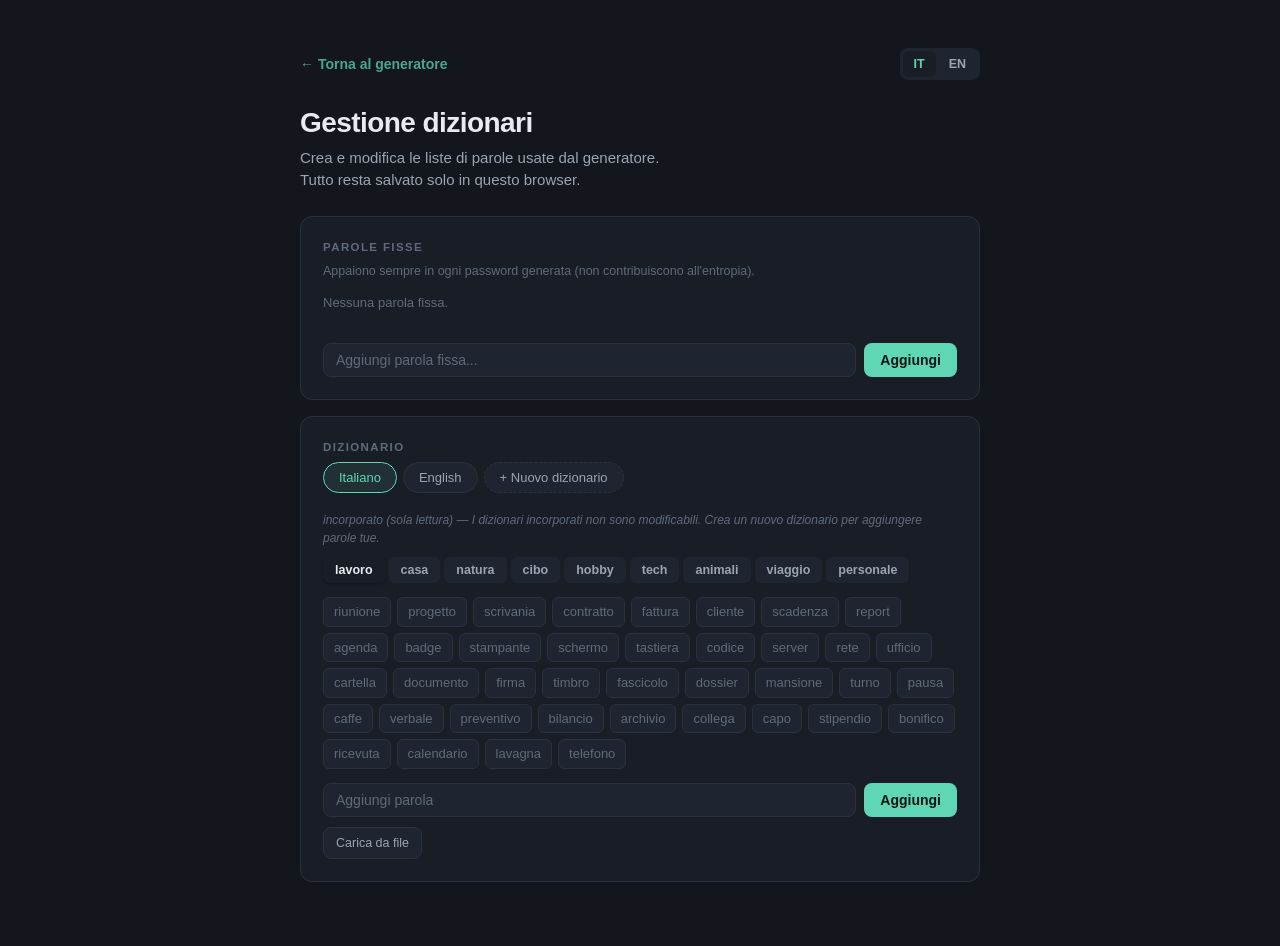
==== dictionaries.html @ 12e0adbe "add trad for "fr","es","de","pt" manage dictionaries: pinned words + ext + editor" ====
<!DOCTYPE html>
<html lang="it">
<head>
<meta charset="UTF-8">
<meta name="viewport" content="width=device-width, initial-scale=1.0">
<title>Gestione dizionari</title>
<link rel="stylesheet" href="css/styles.css">
</head>
<body>
<div class="wrap">

  <div class="ed-header">
    <a class="back-link" href="index.html" data-i18n="ed_back">← Torna al generatore</a>
    <div class="lang" id="uiLang" role="group" aria-label="Interface language">
      <button data-v="it" aria-pressed="true">IT</button>
      <button data-v="en" aria-pressed="false">EN</button>
    </div>
  </div>

  <h1 data-i18n="ed_title" style="font-size:clamp(20px,4vw,28px);font-weight:700;letter-spacing:-.02em;margin-bottom:6px"></h1>
  <p class="sub" data-i18n="ed_sub" style="margin-bottom:24px"></p>

  <!-- Parole fisse -->
  <div class="ed-section">
    <div class="ed-section-title" data-i18n="pinned_label"></div>
    <p class="hint" data-i18n="pinned_hint" style="margin-bottom:12px;font-size:12.5px;color:var(--ink-faint)"></p>
    <div class="word-list" id="pinnedList"></div>
    <div class="add-row" style="margin-top:4px">
      <input type="text" id="pinnedInput" data-i18n-placeholder="pinned_add_ph">
      <button class="add-btn" id="pinnedAdd" data-i18n="ed_add"></button>
    </div>
  </div>

  <!-- Dizionari -->
  <div class="ed-section">
    <div class="ed-section-title" data-i18n="ed_dict"></div>
    <div class="dict-tabs" id="dictTabs"></div>
    <div id="dictEditor"></div>
  </div>

</div>

<div class="toast" id="toast"></div>

<script src="dictionaries/ita_dictionary.js"></script>
<script src="dictionaries/eng_dictionary.js"></script>
<script src="js/config.js"></script>
<script src="i18n/i18n.js"></script>
<script src="js/store.js"></script>
<script src="js/editor.js"></script>
</body>
</html>
---- css/styles.css ----
:root{
  --bg:#13161c;--panel:#191d26;--panel-2:#1f2530;--line:#2a313e;
  --ink:#e8ecf2;--ink-dim:#9aa4b2;--ink-faint:#5f6b7a;
  --accent:#5fd6b4;--accent-soft:#5fd6b41a;--num:#7aa2ff;--sym:#f0a36b;
  --weak:#e06c75;--ok:#e0b341;--strong:#5fd6b4;--radius:12px;
}
*{box-sizing:border-box;margin:0;padding:0}
html{-webkit-text-size-adjust:100%}
body{font-family:"Inter",-apple-system,BlinkMacSystemFont,"Segoe UI",Roboto,sans-serif;
  background:var(--bg);color:var(--ink);line-height:1.5;min-height:100vh;
  padding:clamp(16px,4vw,48px);display:flex;justify-content:center}
.wrap{width:100%;max-width:680px}
header{margin-bottom:24px}
.top{display:flex;justify-content:space-between;align-items:flex-start;gap:16px}
.eyebrow{font-size:12px;letter-spacing:.18em;text-transform:uppercase;color:var(--accent);font-weight:600;margin-bottom:8px}
h1{font-size:clamp(24px,5vw,34px);font-weight:700;letter-spacing:-.02em;line-height:1.1}
.sub{color:var(--ink-dim);margin-top:8px;font-size:15px;max-width:46ch}
.lang{display:flex;background:var(--panel-2);border-radius:8px;padding:3px;gap:2px;flex-shrink:0}
.lang button{padding:6px 11px;font-size:12.5px;font-weight:700;background:transparent;color:var(--ink-dim);border:none;border-radius:6px;cursor:pointer}
.lang button[aria-pressed=true]{background:var(--panel);color:var(--accent)}

.output{background:var(--panel);border:1px solid var(--line);border-radius:var(--radius);padding:22px;margin:24px 0}
.pwd-wrap{display:flex;align-items:center;gap:0;background:var(--panel-2);border:1px solid var(--line);border-radius:10px;overflow:hidden}
.pwd{font-family:"SFMono-Regular",ui-monospace,"JetBrains Mono",Menlo,Consolas,monospace;
  font-size:clamp(20px,4.4vw,28px);font-weight:500;white-space:nowrap;overflow-x:auto;line-height:1.35;letter-spacing:.01em;min-height:1.35em;flex:1;padding:16px 18px;scrollbar-width:thin;scrollbar-color:var(--line) transparent}
.pwd::-webkit-scrollbar{height:4px}.pwd::-webkit-scrollbar-track{background:transparent}.pwd::-webkit-scrollbar-thumb{background:var(--line);border-radius:2px}
.pwd .w{color:var(--ink)}.pwd .sep{color:var(--ink-faint)}.pwd .n{color:var(--num)}.pwd .s{color:var(--sym)}.pwd .cap{color:var(--accent)}
.pwd-divider{width:1px;background:var(--line);align-self:stretch;flex-shrink:0}
.pwd-wrap .btn-icon{flex-shrink:0;margin:0 12px;border:none;background:transparent}
.pwd-wrap .btn-icon:hover{background:var(--panel);border:none}
.chars-info{display:block;margin-top:10px;font-size:12.5px;color:var(--ink-faint)}
.chars-info b{color:var(--ink-dim);font-weight:600}
.strength{flex:1;min-width:180px}
.bar{height:6px;background:var(--panel-2);border-radius:3px;overflow:hidden}
.bar > i{display:block;height:100%;width:0;border-radius:3px;transition:width .3s,background .3s}
.strength-meta{display:flex;justify-content:space-between;margin-top:7px;font-size:12.5px;color:var(--ink-dim)}
.strength-meta b{color:var(--ink);font-weight:600}
.actions{display:flex;gap:10px}
button{font-family:inherit;cursor:pointer;border:none;border-radius:9px;font-weight:600;transition:.15s}
button:focus-visible{outline:2px solid var(--accent);outline-offset:2px}
.btn-icon{background:var(--panel-2);color:var(--ink);width:42px;height:42px;display:grid;place-items:center;border:1px solid var(--line);font-size:16px}
.btn-icon:hover{border-color:var(--accent);color:var(--accent)}
.btn-icon.copied{background:var(--accent);color:#0c1714;border-color:var(--accent)}
.gen{width:100%;margin-top:16px;background:var(--accent);color:#0c1714;padding:15px;font-size:16px;border-radius:var(--radius)}
.gen:hover{filter:brightness(1.08)}.gen:active{transform:translateY(1px)}
.controls{display:grid;gap:2px;background:var(--line);border:1px solid var(--line);border-radius:var(--radius);overflow:hidden}
.row{background:var(--panel);padding:16px 20px;display:flex;align-items:center;justify-content:space-between;gap:16px;flex-wrap:wrap}
.row.col{flex-direction:column;align-items:stretch}
.row .label{font-size:14.5px;font-weight:500}
.row .hint{font-size:12.5px;color:var(--ink-faint);margin-top:2px}
.row-text{min-width:140px}.row.hidden{display:none}
.chips{display:flex;flex-wrap:wrap;gap:8px;margin-top:12px}
.chips button{padding:8px 13px;font-size:13px;background:var(--panel-2);color:var(--ink-dim);border:1px solid transparent;border-radius:8px}
.chips button:hover{color:var(--ink)}
.chips button[aria-pressed=true]{background:var(--accent-soft);color:var(--accent);border-color:var(--accent)}
/* --- Lingue delle parole --- */
.row-text.between{display:flex;justify-content:space-between;align-items:flex-start;gap:12px;width:100%}
.manage-link{font-size:12.5px;font-weight:600;color:var(--accent);text-decoration:none;opacity:.75;white-space:nowrap;margin-top:2px;transition:.15s}
.manage-link:hover{opacity:1;text-decoration:underline}
.tags{display:flex;flex-wrap:wrap;gap:8px;margin-top:12px}
.tag{display:inline-flex;align-items:center;gap:7px;padding:7px 14px;font-size:13px;font-weight:500;background:var(--panel-2);color:var(--ink-dim);border:1px solid var(--line);border-radius:99px;transition:.15s}
.tag:hover{color:var(--ink);border-color:var(--ink-faint)}
.tag[aria-pressed=true]{background:var(--accent-soft);color:var(--accent);border-color:var(--accent)}
.tag-dot{width:7px;height:7px;border-radius:50%;background:var(--ink-faint);flex-shrink:0;transition:.15s}
.tag[aria-pressed=true] .tag-dot{background:var(--accent);box-shadow:0 0 5px var(--accent)}
.slider-box{display:flex;align-items:center;gap:14px;flex:1;justify-content:flex-end;min-width:200px}
input[type=range]{-webkit-appearance:none;appearance:none;height:4px;background:var(--panel-2);border-radius:2px;flex:1;max-width:220px}
input[type=range]::-webkit-slider-thumb{-webkit-appearance:none;width:18px;height:18px;border-radius:50%;background:var(--accent);cursor:pointer;border:3px solid var(--panel)}
input[type=range]::-moz-range-thumb{width:18px;height:18px;border-radius:50%;background:var(--accent);cursor:pointer;border:3px solid var(--panel)}
.count{font-variant-numeric:tabular-nums;font-weight:700;width:1.4em;text-align:center;color:var(--accent)}
.seg{display:flex;background:var(--panel-2);border-radius:8px;padding:3px;gap:2px;flex-wrap:wrap}
.seg button{padding:7px 13px;font-size:13px;background:transparent;color:var(--ink-dim);border-radius:6px}
.seg button[aria-pressed=true]{background:var(--panel);color:var(--ink);box-shadow:0 1px 2px #0003}
.tog{position:relative;width:44px;height:25px;flex-shrink:0}
.tog input{opacity:0;width:0;height:0}
.tog span{position:absolute;inset:0;background:var(--panel-2);border-radius:13px;transition:.18s}
.tog span::before{content:"";position:absolute;width:19px;height:19px;border-radius:50%;background:var(--ink-dim);top:3px;left:3px;transition:.18s}
.tog input:checked + span{background:var(--accent-soft)}
.tog input:checked + span::before{background:var(--accent);transform:translateX(19px)}
.tog input:focus-visible + span{outline:2px solid var(--accent);outline-offset:2px}
footer{margin-top:22px;font-size:12.5px;color:var(--ink-faint);line-height:1.6}
footer code{background:var(--panel);padding:1px 5px;border-radius:4px;color:var(--ink-dim);font-size:12px}
@media (max-width:480px){.row{padding:14px 16px}.slider-box{justify-content:flex-start;width:100%}}
@media (prefers-reduced-motion:reduce){*{transition:none!important}}
.crack{margin-top:7px;font-size:12.5px;color:var(--ink-dim)}
.crack b{color:var(--ink);font-weight:600}

/* ---- Parola fissa nella password ---- */
.pwd .pinned{color:var(--accent);text-decoration:underline dotted var(--accent);text-underline-offset:3px}

/* ---- Editor page ---- */
.ed-header{display:flex;justify-content:space-between;align-items:center;margin-bottom:28px}
.back-link{font-size:14px;font-weight:600;color:var(--accent);text-decoration:none;opacity:.75;transition:.15s}
.back-link:hover{opacity:1}
.ed-section{background:var(--panel);border:1px solid var(--line);border-radius:var(--radius);padding:22px;margin-bottom:16px}
.ed-section-title{font-size:11.5px;font-weight:700;letter-spacing:.12em;text-transform:uppercase;color:var(--ink-faint);margin-bottom:6px}
.dict-tabs{display:flex;gap:6px;flex-wrap:wrap;margin-bottom:18px}
.dict-tab{padding:7px 15px;font-size:13px;font-weight:500;background:var(--panel-2);color:var(--ink-dim);border:1px solid var(--line);border-radius:99px;cursor:pointer;transition:.15s}
.dict-tab:hover{color:var(--ink);border-color:var(--ink-faint)}
.dict-tab.active{background:var(--accent-soft);color:var(--accent);border-color:var(--accent)}
.dict-tab.new-tab{border-style:dashed}
.theme-tabs{display:flex;gap:4px;flex-wrap:wrap;margin-bottom:14px}
.theme-tab{padding:6px 12px;font-size:12.5px;background:var(--panel-2);color:var(--ink-dim);border:none;border-radius:6px;cursor:pointer;transition:.15s}
.theme-tab.active{background:var(--panel);color:var(--ink);box-shadow:0 1px 2px #0003}
.word-list{display:flex;flex-wrap:wrap;gap:6px;min-height:36px;margin-bottom:14px}
.word-chip{display:inline-flex;align-items:center;gap:5px;padding:4px 10px;font-size:13px;border-radius:6px;border:1px solid var(--line)}
.word-chip.builtin{background:var(--panel-2);color:var(--ink-faint)}
.word-chip.ext,.word-chip.custom{background:var(--panel-2);color:var(--ink);border-color:var(--ink-faint)}
.word-chip.pinned-chip{background:var(--accent-soft);color:var(--accent);border-color:var(--accent)}
.word-chip .del{background:none;border:none;color:var(--ink-faint);font-size:13px;line-height:1;padding:0 1px;cursor:pointer;transition:.15s}
.word-chip .del:hover{color:var(--weak)}
.add-row{display:flex;gap:8px;margin-bottom:0}
.add-row input[type=text]{flex:1;background:var(--panel-2);border:1px solid var(--line);border-radius:8px;padding:8px 12px;font-size:14px;color:var(--ink);font-family:inherit;min-width:0}
.add-row input[type=text]:focus{outline:2px solid var(--accent);border-color:var(--accent)}
.add-row input[type=text]::placeholder{color:var(--ink-faint)}
.add-row .add-btn{padding:8px 16px;background:var(--accent);color:#0c1714;font-size:14px;font-weight:600;border-radius:8px;border:none;cursor:pointer;white-space:nowrap;flex-shrink:0}
.add-row .add-btn:hover{filter:brightness(1.08)}
.ed-actions{display:flex;gap:8px;flex-wrap:wrap;margin-top:10px}
.upload-btn{font-size:12.5px;color:var(--ink-dim);background:var(--panel-2);border:1px solid var(--line);border-radius:8px;padding:6px 12px;cursor:pointer;transition:.15s}
.upload-btn:hover{color:var(--ink);border-color:var(--ink-faint)}
.del-dict-btn{font-size:12.5px;color:var(--weak);background:transparent;border:1px solid var(--weak);border-radius:8px;padding:6px 12px;cursor:pointer;opacity:.6;transition:.15s}
.del-dict-btn:hover{opacity:1}
.builtin-note{font-size:12px;color:var(--ink-faint);font-style:italic;margin-bottom:10px}
.new-dict-form{background:var(--panel-2);border:1px solid var(--line);border-radius:10px;padding:16px;margin-top:12px}
.new-dict-form .field{display:flex;flex-direction:column;gap:5px;margin-bottom:12px}
.new-dict-form label{font-size:12.5px;color:var(--ink-dim)}
.new-dict-form input[type=text]{background:var(--panel);border:1px solid var(--line);border-radius:6px;padding:7px 10px;font-size:14px;color:var(--ink);font-family:inherit;width:100%}
.new-dict-form input[type=text]:focus{outline:2px solid var(--accent)}
.new-dict-form .form-btns{display:flex;gap:8px}
.new-dict-form .form-btns .add-btn{padding:7px 14px;font-size:13.5px}
.new-dict-form .form-btns .cancel-btn{padding:7px 12px;background:transparent;border:1px solid var(--line);color:var(--ink-dim);font-size:13.5px;font-weight:600;border-radius:8px;cursor:pointer}
.new-dict-form .error{font-size:12.5px;color:var(--weak);margin-top:8px;min-height:1em}
.toast{position:fixed;bottom:24px;left:50%;transform:translateX(-50%);background:var(--panel);border:1px solid var(--line);border-radius:8px;padding:9px 18px;font-size:13px;color:var(--ink);opacity:0;transition:opacity .2s;pointer-events:none;z-index:99}
.toast.show{opacity:1}
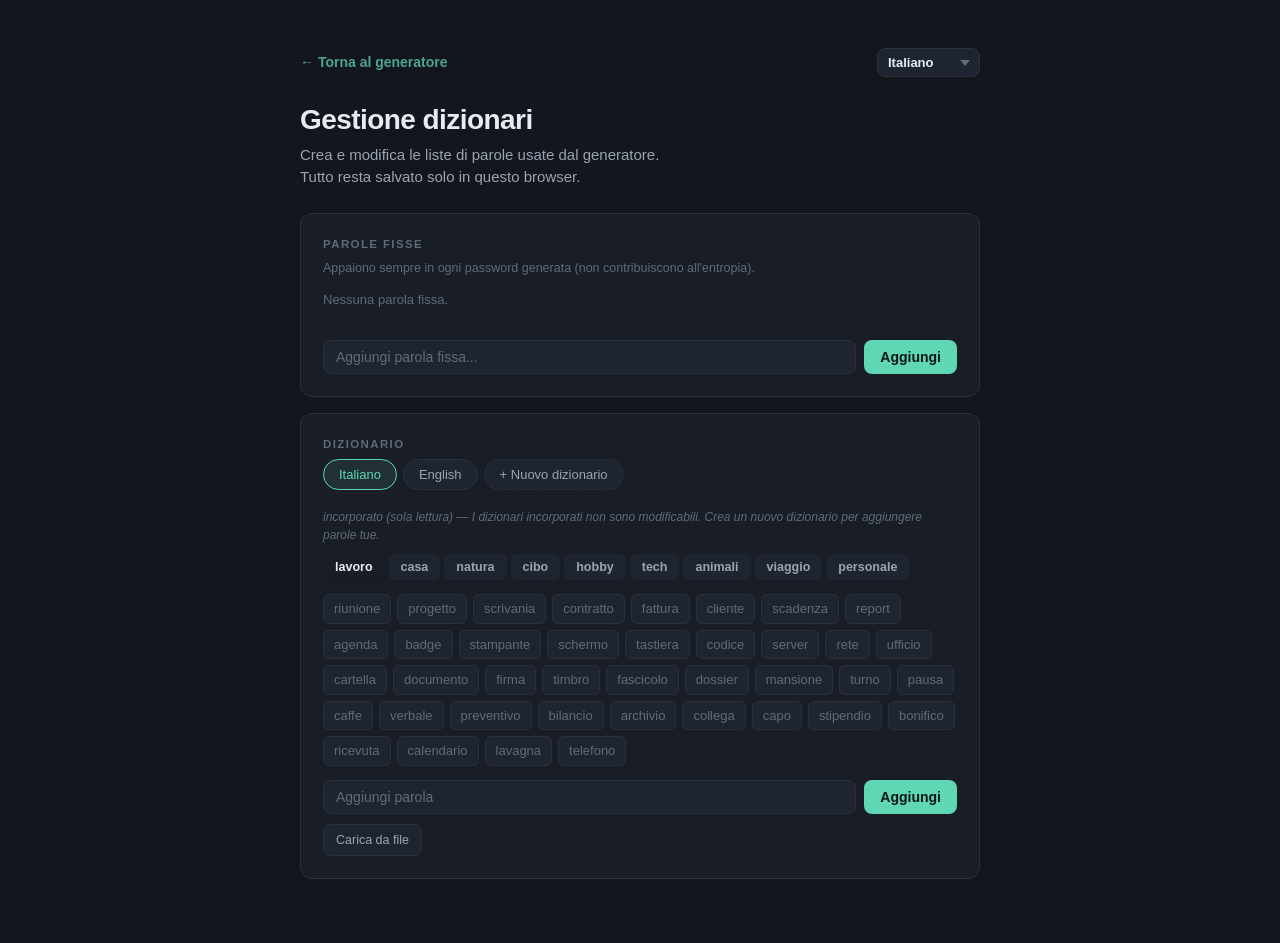
==== commit e1452513: "feat: implement language selection dropdown and update translations and added manage dictionaries" ====
--- a/dictionaries.html
+++ b/dictionaries.html
@@ -11,10 +11,7 @@
 
   <div class="ed-header">
     <a class="back-link" href="index.html" data-i18n="ed_back">← Torna al generatore</a>
-    <div class="lang" id="uiLang" role="group" aria-label="Interface language">
-      <button data-v="it" aria-pressed="true">IT</button>
-      <button data-v="en" aria-pressed="false">EN</button>
-    </div>
+    <select class="lang-select" id="uiLang" aria-label="Interface language"></select>
   </div>
 
   <h1 data-i18n="ed_title" style="font-size:clamp(20px,4vw,28px);font-weight:700;letter-spacing:-.02em;margin-bottom:6px"></h1>
--- a/css/styles.css
+++ b/css/styles.css
@@ -132,3 +132,8 @@
 .new-dict-form .error{font-size:12.5px;color:var(--weak);margin-top:8px;min-height:1em}
 .toast{position:fixed;bottom:24px;left:50%;transform:translateX(-50%);background:var(--panel);border:1px solid var(--line);border-radius:8px;padding:9px 18px;font-size:13px;color:var(--ink);opacity:0;transition:opacity .2s;pointer-events:none;z-index:99}
 .toast.show{opacity:1}
+
+/* ---- Language select dropdown ---- */
+.lang-select{background:var(--panel-2);color:var(--ink);border:1px solid var(--line);border-radius:8px;padding:6px 10px;font-size:13px;font-weight:600;font-family:inherit;cursor:pointer;flex-shrink:0;-webkit-appearance:none;appearance:none;padding-right:26px;background-image:url("data:image/svg+xml,%3Csvg xmlns='http://www.w3.org/2000/svg' width='10' height='6'%3E%3Cpath d='M0 0l5 6 5-6z' fill='%235f6b7a'/%3E%3C/svg%3E");background-repeat:no-repeat;background-position:right 9px center}
+.lang-select:focus{outline:2px solid var(--accent);border-color:var(--accent)}
+.lang-select option{background:var(--panel-2);color:var(--ink)}
